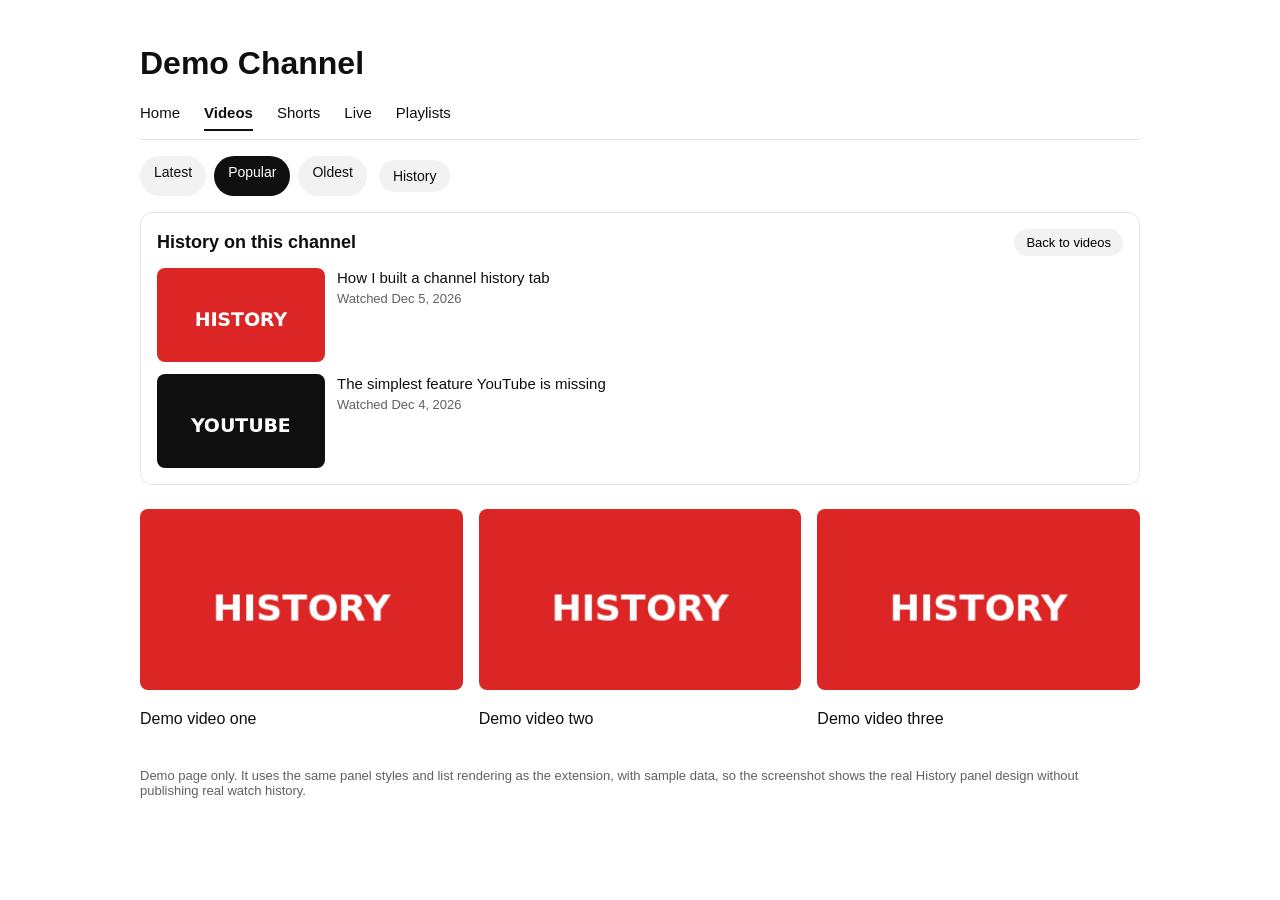
==== demo/channel-mock.html @ d8eb5500 "YouTube Channel History v0.1.0: History button on channel Videos pages, local backfill and forward t" ====
<!doctype html>
<html>
<head>
<meta charset="utf-8">
<title>Demo Channel - Videos</title>
<link rel="stylesheet" href="../src/content.css">
<style>
body { font-family: Roboto, Arial, sans-serif; margin: 0 auto; max-width: 1000px; padding: 24px; color: #0f0f0f; }
.tabs { display: flex; gap: 24px; font-size: 15px; border-bottom: 1px solid #e5e5e5; padding-bottom: 8px; }
.tabs b { border-bottom: 2px solid #0f0f0f; padding-bottom: 8px; }
.pills { display: flex; gap: 8px; margin: 16px 0; }
.pill { padding: 8px 14px; border-radius: 999px; background: #f2f2f2; font-size: 14px; }
.pill.active { background: #0f0f0f; color: #fff; }
.grid { display: grid; grid-template-columns: repeat(3, 1fr); gap: 16px; }
.card img { width: 100%; border-radius: 8px; background: #eee; }
.note { font-size: 13px; color: #606060; margin-top: 24px; }
</style>
</head>
<body>
<h1>Demo Channel</h1>
<div class="tabs"><span>Home</span><b>Videos</b><span>Shorts</span><span>Live</span><span>Playlists</span></div>
<div class="pills"><span class="pill">Latest</span><span class="pill active">Popular</span><span class="pill">Oldest</span></div>
<div id="demo-panel"></div>
<div class="grid">
<div class="card"><img src="thumb1.png" alt=""><p>Demo video one</p></div>
<div class="card"><img src="thumb1.png" alt=""><p>Demo video two</p></div>
<div class="card"><img src="thumb1.png" alt=""><p>Demo video three</p></div>
</div>
<p class="note">Demo page only. It uses the same panel styles and list rendering as the extension, with sample data, so the screenshot shows the real History panel design without publishing real watch history.</p>
<script src="../src/shared.js"></script>
<script>
var watches = [
  { videoId: "demo1", title: "How I built a channel history tab", url: "https://www.youtube.com/watch?v=demo1", channelHandle: "DemoChannel", watchedAt: Date.now() - 86400000, thumbnail: "thumb1.png" },
  { videoId: "demo2", title: "The simplest feature YouTube is missing", url: "https://www.youtube.com/watch?v=demo2", channelHandle: "DemoChannel", watchedAt: Date.now() - 172800000, thumbnail: "thumb2.png" },
  { videoId: "other1", title: "Not this channel", url: "https://www.youtube.com/watch?v=other1", channelHandle: "OtherChannel", watchedAt: Date.now(), thumbnail: "thumb1.png" }
];
var channel = { handle: "DemoChannel" };
var filtered = filterByChannel(watches, channel);
var button = document.createElement("button");
button.id = "ytch-history-button";
button.textContent = "History";
document.querySelector(".pills").appendChild(button);
button.addEventListener("click", function () {
  var existing = document.getElementById("ytch-history-panel");
  if (existing) { existing.remove(); return; }
  var panel = document.createElement("div");
  panel.id = "ytch-history-panel";
  panel.innerHTML = '<div class="ytch-heading"><span>History on this channel</span><button class="ytch-close" type="button">Back to videos</button></div><div class="ytch-body">' + renderWatchListHtml(filtered) + '</div>';
  document.getElementById("demo-panel").appendChild(panel);
});
button.click();
</script>
</body>
</html>
---- src/content.css ----
#ytch-history-button {
  display: inline-flex;
  align-items: center;
  padding: 8px 14px;
  margin: 4px;
  border: 0;
  border-radius: 999px;
  background: #f2f2f2;
  color: #0f0f0f;
  font-size: 14px;
  font-weight: 500;
  cursor: pointer;
}
#ytch-history-button.ytch-active {
  background: #0f0f0f;
  color: #fff;
}
#ytch-history-panel {
  margin: 16px 0 24px 0;
  padding: 16px;
  border: 1px solid #e5e5e5;
  border-radius: 12px;
  background: #fff;
  font-family: Roboto, Arial, sans-serif;
}
#ytch-history-panel .ytch-heading {
  display: flex;
  justify-content: space-between;
  align-items: center;
  font-size: 18px;
  font-weight: 600;
  margin-bottom: 12px;
}
#ytch-history-panel .ytch-close {
  border: 0;
  background: #f2f2f2;
  border-radius: 999px;
  padding: 6px 12px;
  cursor: pointer;
  font-size: 13px;
}
.ytch-list {
  display: flex;
  flex-direction: column;
  gap: 12px;
}
.ytch-item {
  display: flex;
  gap: 12px;
  text-decoration: none;
  color: #0f0f0f;
}
.ytch-thumb {
  width: 168px;
  height: 94px;
  object-fit: cover;
  border-radius: 8px;
  background: #eee;
  flex-shrink: 0;
}
.ytch-meta {
  display: flex;
  flex-direction: column;
  gap: 4px;
}
.ytch-title {
  font-size: 15px;
  font-weight: 500;
  line-height: 1.3;
}
.ytch-date {
  font-size: 13px;
  color: #606060;
}
.ytch-empty {
  font-size: 14px;
  color: #606060;
  padding: 12px 0;
}
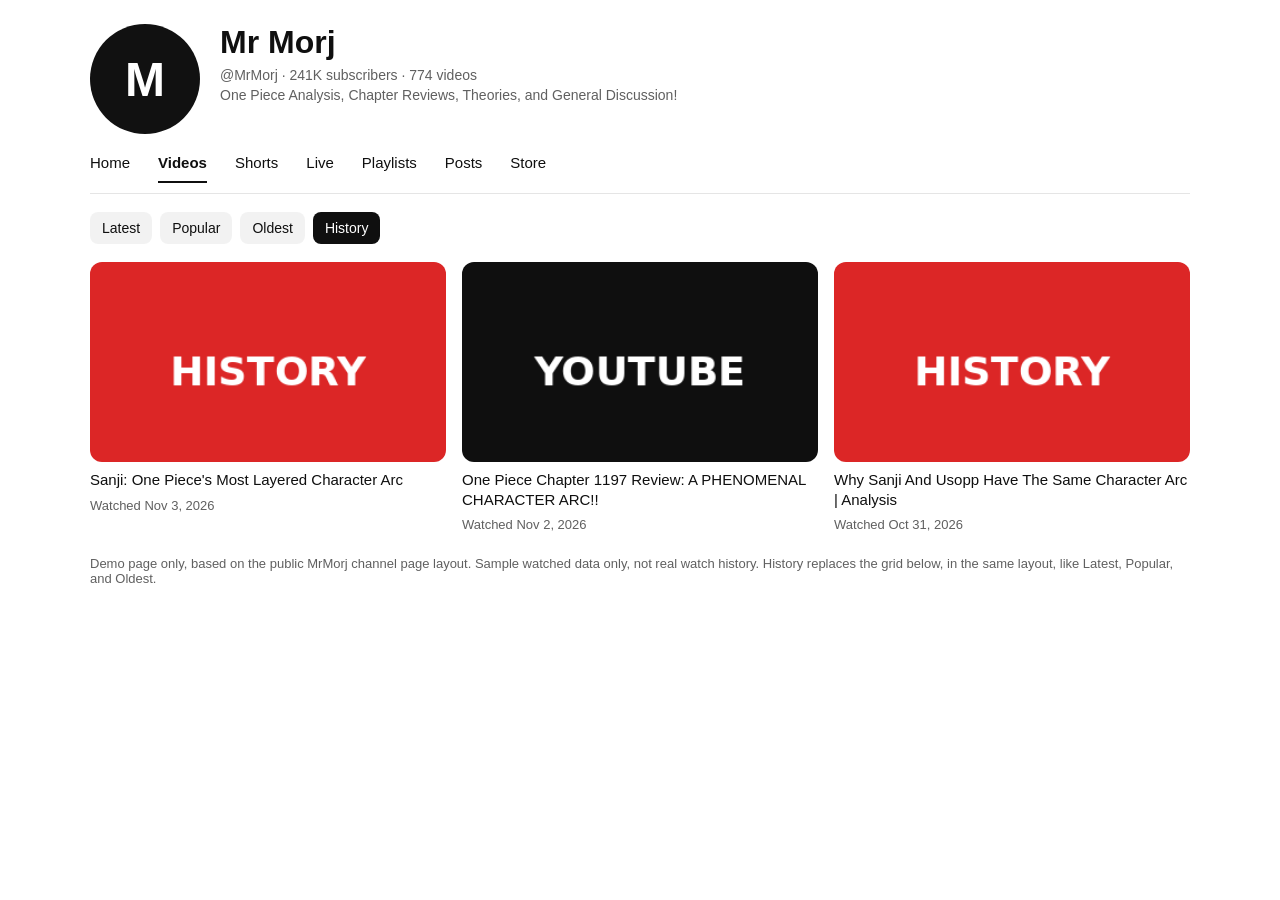
==== commit 26cd956a: "History replaces grid in same layout: chip aligned in chip bar, grid swaps like Latest Popular Oldes" ====
--- a/demo/channel-mock.html
+++ b/demo/channel-mock.html
@@ -2,51 +2,103 @@
 <html>
 <head>
 <meta charset="utf-8">
-<title>Demo Channel - Videos</title>
+<title>Mr Morj - Videos, demo</title>
 <link rel="stylesheet" href="../src/content.css">
 <style>
-body { font-family: Roboto, Arial, sans-serif; margin: 0 auto; max-width: 1000px; padding: 24px; color: #0f0f0f; }
-.tabs { display: flex; gap: 24px; font-size: 15px; border-bottom: 1px solid #e5e5e5; padding-bottom: 8px; }
-.tabs b { border-bottom: 2px solid #0f0f0f; padding-bottom: 8px; }
-.pills { display: flex; gap: 8px; margin: 16px 0; }
-.pill { padding: 8px 14px; border-radius: 999px; background: #f2f2f2; font-size: 14px; }
-.pill.active { background: #0f0f0f; color: #fff; }
-.grid { display: grid; grid-template-columns: repeat(3, 1fr); gap: 16px; }
-.card img { width: 100%; border-radius: 8px; background: #eee; }
+body { font-family: Roboto, Arial, sans-serif; margin: 0 auto; max-width: 1100px; padding: 24px; color: #0f0f0f; }
+.header { display: flex; gap: 20px; align-items: flex-start; margin-bottom: 20px; }
+.avatar { width: 110px; height: 110px; border-radius: 50%; background: #111; color: #fff; display: flex; align-items: center; justify-content: center; font-size: 48px; font-weight: 700; flex-shrink: 0; }
+.header h1 { font-size: 32px; margin: 0 0 6px 0; }
+.header p { margin: 4px 0; color: #606060; font-size: 14px; }
+.tabs { display: flex; gap: 28px; font-size: 15px; border-bottom: 1px solid #e5e5e5; padding-bottom: 10px; }
+.tabs b { border-bottom: 2px solid #0f0f0f; padding-bottom: 10px; }
+chip-bar-view-model { display: block; margin: 18px 0; }
+.ytChipBarViewModelChipBarScrollContainer [role="tablist"], [role="tablist"] { display: flex; gap: 8px; flex-wrap: wrap; }
 .note { font-size: 13px; color: #606060; margin-top: 24px; }
 </style>
 </head>
 <body>
-<h1>Demo Channel</h1>
-<div class="tabs"><span>Home</span><b>Videos</b><span>Shorts</span><span>Live</span><span>Playlists</span></div>
-<div class="pills"><span class="pill">Latest</span><span class="pill active">Popular</span><span class="pill">Oldest</span></div>
-<div id="demo-panel"></div>
-<div class="grid">
-<div class="card"><img src="thumb1.png" alt=""><p>Demo video one</p></div>
-<div class="card"><img src="thumb1.png" alt=""><p>Demo video two</p></div>
-<div class="card"><img src="thumb1.png" alt=""><p>Demo video three</p></div>
+<div class="header">
+<div class="avatar">M</div>
+<div>
+<h1>Mr Morj</h1>
+<p>@MrMorj &middot; 241K subscribers &middot; 774 videos</p>
+<p>One Piece Analysis, Chapter Reviews, Theories, and General Discussion!</p>
 </div>
-<p class="note">Demo page only. It uses the same panel styles and list rendering as the extension, with sample data, so the screenshot shows the real History panel design without publishing real watch history.</p>
+</div>
+<div class="tabs"><span>Home</span><b>Videos</b><span>Shorts</span><span>Live</span><span>Playlists</span><span>Posts</span><span>Store</span></div>
+<ytd-rich-grid-renderer>
+<div id="header">
+<chip-bar-view-model><div role="tablist" class="ytChipBarViewModelChipBarScrollContainer">
+<div role="presentation" class="ytChipBarViewModelChipWrapper"><chip-view-model><chip-shape><button class="ytChipShapeButtonReset" role="tab" aria-label="Latest" aria-selected="true"><div class="ytChipShapeChip ytChipShapeActive ytChipShapeOnlyTextPadding"><div class="ytChipShapeText">Latest</div></div></button></chip-shape></chip-view-model></div>
+<div role="presentation" class="ytChipBarViewModelChipWrapper"><chip-view-model><chip-shape><button class="ytChipShapeButtonReset" role="tab" aria-label="Popular" aria-selected="false"><div class="ytChipShapeChip ytChipShapeInactive ytChipShapeOnlyTextPadding"><div class="ytChipShapeText">Popular</div></div></button></chip-shape></chip-view-model></div>
+<div role="presentation" class="ytChipBarViewModelChipWrapper"><chip-view-model><chip-shape><button class="ytChipShapeButtonReset" role="tab" aria-label="Oldest" aria-selected="false"><div class="ytChipShapeChip ytChipShapeInactive ytChipShapeOnlyTextPadding"><div class="ytChipShapeText">Oldest</div></div></button></chip-shape></chip-view-model></div>
+</div></chip-bar-view-model>
+</div>
+<div id="contents">
+<div class="ytch-grid" id="original-grid">
+<a class="ytch-grid-item" href="https://www.youtube.com/watch?v=gBWEjKGmMBo"><img class="ytch-grid-thumb" src="thumb1.png" alt=""><span class="ytch-grid-title">Sanji: One Piece's Most Layered Character Arc</span><span class="ytch-grid-meta">65K &middot; 1d ago</span></a>
+<a class="ytch-grid-item" href="https://www.youtube.com/watch?v=vnmj5zKHLP0"><img class="ytch-grid-thumb" src="thumb2.png" alt=""><span class="ytch-grid-title">One Piece Chapter 1197 Review: A PHENOMENAL CHARACTER ARC!!</span><span class="ytch-grid-meta">79K &middot; 4d ago</span></a>
+<a class="ytch-grid-item" href="https://www.youtube.com/watch?v=6fYBELhYsDg"><img class="ytch-grid-thumb" src="thumb1.png" alt=""><span class="ytch-grid-title">Why Sanji And Usopp Have The Same Character Arc | Analysis</span><span class="ytch-grid-meta">60K &middot; 7d ago</span></a>
+</div>
+</div>
+</ytd-rich-grid-renderer>
+<p class="note">Demo page only, based on the public MrMorj channel page layout. Sample watched data only, not real watch history. History replaces the grid below, in the same layout, like Latest, Popular, and Oldest.</p>
 <script src="../src/shared.js"></script>
 <script>
 var watches = [
-  { videoId: "demo1", title: "How I built a channel history tab", url: "https://www.youtube.com/watch?v=demo1", channelHandle: "DemoChannel", watchedAt: Date.now() - 86400000, thumbnail: "thumb1.png" },
-  { videoId: "demo2", title: "The simplest feature YouTube is missing", url: "https://www.youtube.com/watch?v=demo2", channelHandle: "DemoChannel", watchedAt: Date.now() - 172800000, thumbnail: "thumb2.png" },
+  { videoId: "morj1", title: "Sanji: One Piece's Most Layered Character Arc", url: "https://www.youtube.com/watch?v=morj1", channelHandle: "MrMorj", watchedAt: new Date("2026-11-03T12:00:00Z").getTime(), thumbnail: "thumb1.png" },
+  { videoId: "morj2", title: "One Piece Chapter 1197 Review: A PHENOMENAL CHARACTER ARC!!", url: "https://www.youtube.com/watch?v=morj2", channelHandle: "MrMorj", watchedAt: new Date("2026-11-02T12:00:00Z").getTime(), thumbnail: "thumb2.png" },
+  { videoId: "morj3", title: "Why Sanji And Usopp Have The Same Character Arc | Analysis", url: "https://www.youtube.com/watch?v=morj3", channelHandle: "MrMorj", watchedAt: new Date("2026-10-31T12:00:00Z").getTime(), thumbnail: "thumb1.png" },
   { videoId: "other1", title: "Not this channel", url: "https://www.youtube.com/watch?v=other1", channelHandle: "OtherChannel", watchedAt: Date.now(), thumbnail: "thumb1.png" }
 ];
-var channel = { handle: "DemoChannel" };
-var filtered = filterByChannel(watches, channel);
+var filtered = filterByChannel(watches, { handle: "MrMorj" });
+var contents = document.getElementById("contents");
+var original = contents.innerHTML;
+var historyActive = false;
+var savedChip = null;
+function setChip(btn, active) {
+  btn.setAttribute("aria-selected", active ? "true" : "false");
+  var inner = btn.querySelector(".ytChipShapeChip");
+  if (inner) { inner.classList.toggle("ytChipShapeActive", active); inner.classList.toggle("ytChipShapeInactive", !active); }
+}
+function sortButtons() {
+  return Array.from(document.querySelectorAll('button[aria-label="Latest"], button[aria-label="Popular"], button[aria-label="Oldest"]'));
+}
+sortButtons().forEach(function (b) {
+  b.addEventListener("click", function () {
+    if (!historyActive) return;
+    historyActive = false;
+    contents.innerHTML = original;
+    setChip(document.getElementById("ytch-history-button"), false);
+  }, true);
+});
+var wrapper = document.createElement("div");
+wrapper.setAttribute("role", "presentation");
+wrapper.className = "ytChipBarViewModelChipWrapper";
 var button = document.createElement("button");
 button.id = "ytch-history-button";
-button.textContent = "History";
-document.querySelector(".pills").appendChild(button);
+button.type = "button";
+button.className = "ytChipShapeButtonReset";
+button.setAttribute("role", "tab");
+button.setAttribute("aria-label", "History");
+button.setAttribute("aria-selected", "false");
+button.innerHTML = '<div class="ytChipShapeChip ytChipShapeInactive ytChipShapeOnlyTextPadding"><div class="ytChipShapeText">History</div></div>';
+wrapper.appendChild(button);
+document.querySelector('[role="tablist"]').appendChild(wrapper);
 button.addEventListener("click", function () {
-  var existing = document.getElementById("ytch-history-panel");
-  if (existing) { existing.remove(); return; }
-  var panel = document.createElement("div");
-  panel.id = "ytch-history-panel";
-  panel.innerHTML = '<div class="ytch-heading"><span>History on this channel</span><button class="ytch-close" type="button">Back to videos</button></div><div class="ytch-body">' + renderWatchListHtml(filtered) + '</div>';
-  document.getElementById("demo-panel").appendChild(panel);
+  if (historyActive) {
+    historyActive = false;
+    contents.innerHTML = original;
+    setChip(button, false);
+    if (savedChip) setChip(savedChip, true);
+    return;
+  }
+  savedChip = sortButtons().find(function (b) { return b.getAttribute("aria-selected") === "true"; });
+  historyActive = true;
+  setChip(button, true);
+  sortButtons().forEach(function (b) { setChip(b, false); });
+  contents.innerHTML = renderWatchGridHtml(filtered);
 });
 button.click();
 </script>
--- a/src/content.css
+++ b/src/content.css
@@ -1,44 +1,124 @@
+/* History chip: use YouTube's own chip structure on a real page, so the
+   chip sits in the same row and at the same size as Latest, Popular, Oldest.
+   YouTube's own CSS styles .ytChipShapeChip; the rules below only fill the
+   gaps when that CSS is not present, and never override YouTube's sizing. */
+.ytChipShapeButtonReset {
+  background: transparent;
+  border: 0;
+  padding: 0;
+  margin: 0;
+  cursor: pointer;
+  font: inherit;
+}
+/* Chip bar row, for pages and mocks without YouTube's stylesheet.
+   On a real page YouTube already lays this out as a row; this only
+   stops the wrappers stacking vertically when that CSS is absent. */
+chip-bar-view-model [role="tablist"] {
+  display: flex;
+  gap: 8px;
+  flex-wrap: wrap;
+  align-items: center;
+}
 #ytch-history-button {
+  background: transparent;
+  border: 0;
+  padding: 0;
+  margin: 0;
+  cursor: pointer;
+  font: inherit;
+}
+/* Fallback button, used only when no YouTube chip bar is found. */
+#ytch-history-button:not(.ytChipShapeButtonReset) {
   display: inline-flex;
   align-items: center;
-  padding: 8px 14px;
+  padding: 8px 12px;
   margin: 4px;
-  border: 0;
-  border-radius: 999px;
+  border-radius: 8px;
   background: #f2f2f2;
   color: #0f0f0f;
   font-size: 14px;
   font-weight: 500;
-  cursor: pointer;
 }
-#ytch-history-button.ytch-active {
+#ytch-history-button:not(.ytChipShapeButtonReset).ytch-active {
   background: #0f0f0f;
   color: #fff;
 }
-#ytch-history-panel {
-  margin: 16px 0 24px 0;
-  padding: 16px;
-  border: 1px solid #e5e5e5;
-  border-radius: 12px;
-  background: #fff;
+/* Chip shape, for pages and mocks without YouTube's stylesheet. */
+.ytChipShapeChip {
+  display: inline-flex;
+  align-items: center;
+  height: 32px;
+  padding: 0 12px;
+  border-radius: 8px;
+  background: rgba(0, 0, 0, 0.05);
+  color: #0f0f0f;
   font-family: Roboto, Arial, sans-serif;
 }
-#ytch-history-panel .ytch-heading {
+.ytChipShapeChip.ytChipShapeActive {
+  background: #0f0f0f;
+  color: #fff;
+}
+.ytChipShapeText {
+  font-size: 14px;
+  font-weight: 500;
+  white-space: nowrap;
+}
+/* History grid: same item layout as a channel grid, thumbnail on top,
+   title under it, watched date where views and age sit on a normal item. */
+.ytch-grid {
+  display: grid;
+  grid-template-columns: repeat(3, 1fr);
+  gap: 16px;
+  width: 100%;
+  font-family: Roboto, Arial, sans-serif;
+}
+@media (max-width: 1100px) {
+  .ytch-grid { grid-template-columns: repeat(2, 1fr); }
+}
+@media (max-width: 700px) {
+  .ytch-grid { grid-template-columns: 1fr; }
+}
+.ytch-grid-item {
   display: flex;
-  justify-content: space-between;
-  align-items: center;
-  font-size: 18px;
-  font-weight: 600;
-  margin-bottom: 12px;
+  flex-direction: column;
+  gap: 8px;
+  text-decoration: none;
+  color: #0f0f0f;
+  min-width: 0;
 }
-#ytch-history-panel .ytch-close {
-  border: 0;
-  background: #f2f2f2;
-  border-radius: 999px;
-  padding: 6px 12px;
-  cursor: pointer;
+.ytch-grid-thumb {
+  width: 100%;
+  aspect-ratio: 16 / 9;
+  object-fit: cover;
+  border-radius: 12px;
+  background: #eee;
+}
+.ytch-grid-title {
+  font-size: 15px;
+  font-weight: 500;
+  line-height: 1.3;
+  display: -webkit-box;
+  -webkit-line-clamp: 2;
+  -webkit-box-orient: vertical;
+  overflow: hidden;
+}
+.ytch-grid-meta {
   font-size: 13px;
+  color: #606060;
 }
+.ytch-empty {
+  font-size: 14px;
+  color: #606060;
+  padding: 12px 0;
+  font-family: Roboto, Arial, sans-serif;
+}
+.ytch-grid-loading {
+  font-size: 14px;
+  color: #606060;
+  padding: 12px 0;
+  font-family: Roboto, Arial, sans-serif;
+}
+/* Old list rendering, kept for the popup and tests. */
 .ytch-list {
   display: flex;
   flex-direction: column;
@@ -54,7 +134,7 @@
   width: 168px;
   height: 94px;
   object-fit: cover;
-  border-radius: 8px;
+  border-radius: 12px;
   background: #eee;
   flex-shrink: 0;
 }
@@ -72,8 +152,3 @@
   font-size: 13px;
   color: #606060;
 }
-.ytch-empty {
-  font-size: 14px;
-  color: #606060;
-  padding: 12px 0;
-}
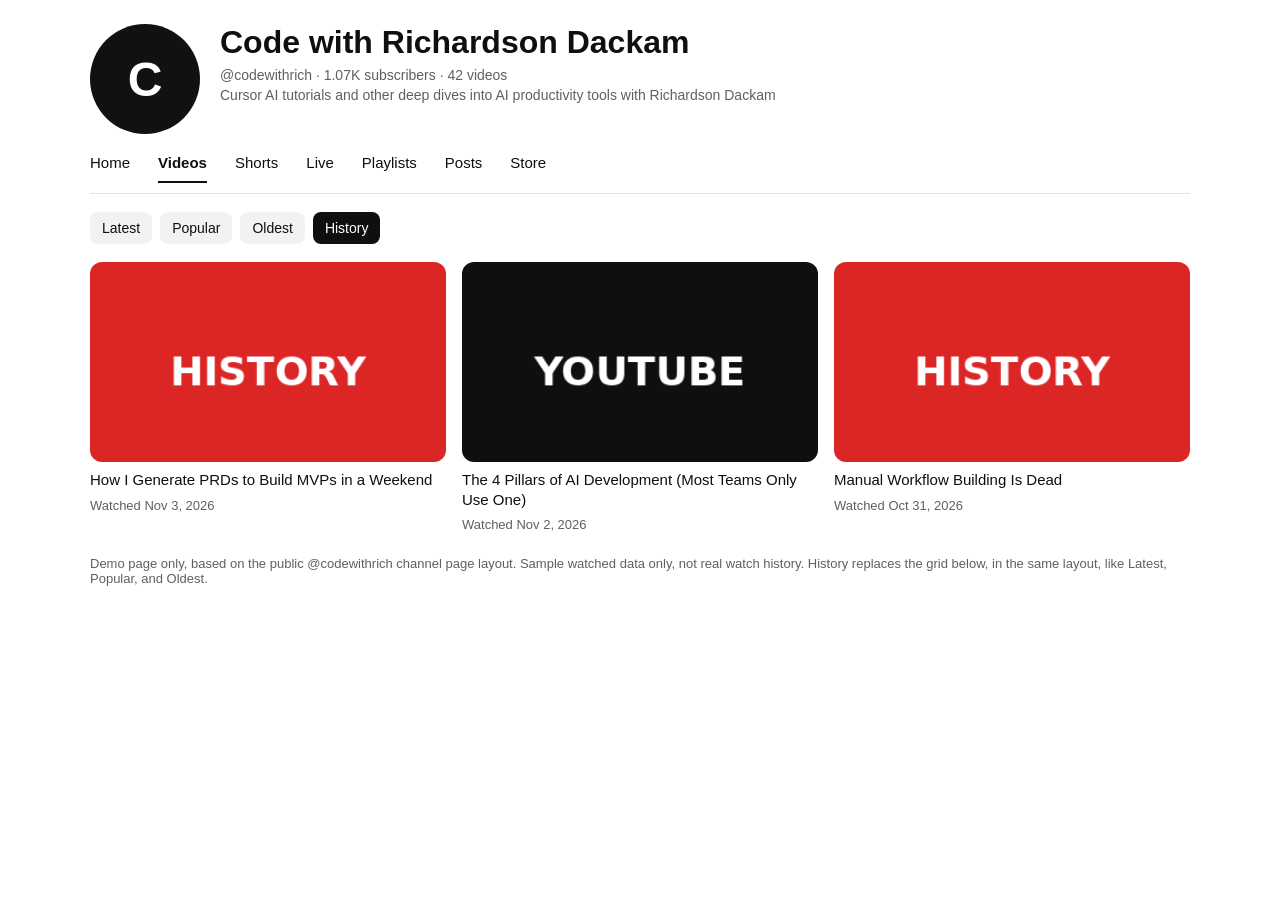
==== commit a9044f91: "Use @codewithrich demo instead of MrMorj: verified channel facts and top videos, History grid screen" ====
--- a/demo/channel-mock.html
+++ b/demo/channel-mock.html
@@ -2,7 +2,7 @@
 <html>
 <head>
 <meta charset="utf-8">
-<title>Mr Morj - Videos, demo</title>
+<title>Code with Richardson Dackam - Videos, demo</title>
 <link rel="stylesheet" href="../src/content.css">
 <style>
 body { font-family: Roboto, Arial, sans-serif; margin: 0 auto; max-width: 1100px; padding: 24px; color: #0f0f0f; }
@@ -19,11 +19,11 @@
 </head>
 <body>
 <div class="header">
-<div class="avatar">M</div>
+<div class="avatar">C</div>
 <div>
-<h1>Mr Morj</h1>
-<p>@MrMorj &middot; 241K subscribers &middot; 774 videos</p>
-<p>One Piece Analysis, Chapter Reviews, Theories, and General Discussion!</p>
+<h1>Code with Richardson Dackam</h1>
+<p>@codewithrich &middot; 1.07K subscribers &middot; 42 videos</p>
+<p>Cursor AI tutorials and other deep dives into AI productivity tools with Richardson Dackam</p>
 </div>
 </div>
 <div class="tabs"><span>Home</span><b>Videos</b><span>Shorts</span><span>Live</span><span>Playlists</span><span>Posts</span><span>Store</span></div>
@@ -37,22 +37,22 @@
 </div>
 <div id="contents">
 <div class="ytch-grid" id="original-grid">
-<a class="ytch-grid-item" href="https://www.youtube.com/watch?v=gBWEjKGmMBo"><img class="ytch-grid-thumb" src="thumb1.png" alt=""><span class="ytch-grid-title">Sanji: One Piece's Most Layered Character Arc</span><span class="ytch-grid-meta">65K &middot; 1d ago</span></a>
-<a class="ytch-grid-item" href="https://www.youtube.com/watch?v=vnmj5zKHLP0"><img class="ytch-grid-thumb" src="thumb2.png" alt=""><span class="ytch-grid-title">One Piece Chapter 1197 Review: A PHENOMENAL CHARACTER ARC!!</span><span class="ytch-grid-meta">79K &middot; 4d ago</span></a>
-<a class="ytch-grid-item" href="https://www.youtube.com/watch?v=6fYBELhYsDg"><img class="ytch-grid-thumb" src="thumb1.png" alt=""><span class="ytch-grid-title">Why Sanji And Usopp Have The Same Character Arc | Analysis</span><span class="ytch-grid-meta">60K &middot; 7d ago</span></a>
+<a class="ytch-grid-item" href="https://www.youtube.com/@codewithrich"><img class="ytch-grid-thumb" src="thumb1.png" alt=""><span class="ytch-grid-title">How I Generate PRDs to Build MVPs in a Weekend</span><span class="ytch-grid-meta">666 views &middot; 1y ago</span></a>
+<a class="ytch-grid-item" href="https://www.youtube.com/@codewithrich"><img class="ytch-grid-thumb" src="thumb2.png" alt=""><span class="ytch-grid-title">The 4 Pillars of AI Development (Most Teams Only Use One)</span><span class="ytch-grid-meta">683 views &middot; 1y ago</span></a>
+<a class="ytch-grid-item" href="https://www.youtube.com/@codewithrich"><img class="ytch-grid-thumb" src="thumb1.png" alt=""><span class="ytch-grid-title">Manual Workflow Building Is Dead</span><span class="ytch-grid-meta">396 views &middot; 1y ago</span></a>
 </div>
 </div>
 </ytd-rich-grid-renderer>
-<p class="note">Demo page only, based on the public MrMorj channel page layout. Sample watched data only, not real watch history. History replaces the grid below, in the same layout, like Latest, Popular, and Oldest.</p>
+<p class="note">Demo page only, based on the public @codewithrich channel page layout. Sample watched data only, not real watch history. History replaces the grid below, in the same layout, like Latest, Popular, and Oldest.</p>
 <script src="../src/shared.js"></script>
 <script>
 var watches = [
-  { videoId: "morj1", title: "Sanji: One Piece's Most Layered Character Arc", url: "https://www.youtube.com/watch?v=morj1", channelHandle: "MrMorj", watchedAt: new Date("2026-11-03T12:00:00Z").getTime(), thumbnail: "thumb1.png" },
-  { videoId: "morj2", title: "One Piece Chapter 1197 Review: A PHENOMENAL CHARACTER ARC!!", url: "https://www.youtube.com/watch?v=morj2", channelHandle: "MrMorj", watchedAt: new Date("2026-11-02T12:00:00Z").getTime(), thumbnail: "thumb2.png" },
-  { videoId: "morj3", title: "Why Sanji And Usopp Have The Same Character Arc | Analysis", url: "https://www.youtube.com/watch?v=morj3", channelHandle: "MrMorj", watchedAt: new Date("2026-10-31T12:00:00Z").getTime(), thumbnail: "thumb1.png" },
+  { videoId: "rich1", title: "How I Generate PRDs to Build MVPs in a Weekend", url: "https://www.youtube.com/watch?v=rich1", channelHandle: "codewithrich", watchedAt: new Date("2026-11-03T12:00:00Z").getTime(), thumbnail: "thumb1.png" },
+  { videoId: "rich2", title: "The 4 Pillars of AI Development (Most Teams Only Use One)", url: "https://www.youtube.com/watch?v=rich2", channelHandle: "codewithrich", watchedAt: new Date("2026-11-02T12:00:00Z").getTime(), thumbnail: "thumb2.png" },
+  { videoId: "rich3", title: "Manual Workflow Building Is Dead", url: "https://www.youtube.com/watch?v=rich3", channelHandle: "codewithrich", watchedAt: new Date("2026-10-31T12:00:00Z").getTime(), thumbnail: "thumb1.png" },
   { videoId: "other1", title: "Not this channel", url: "https://www.youtube.com/watch?v=other1", channelHandle: "OtherChannel", watchedAt: Date.now(), thumbnail: "thumb1.png" }
 ];
-var filtered = filterByChannel(watches, { handle: "MrMorj" });
+var filtered = filterByChannel(watches, { handle: "codewithrich" });
 var contents = document.getElementById("contents");
 var original = contents.innerHTML;
 var historyActive = false;
